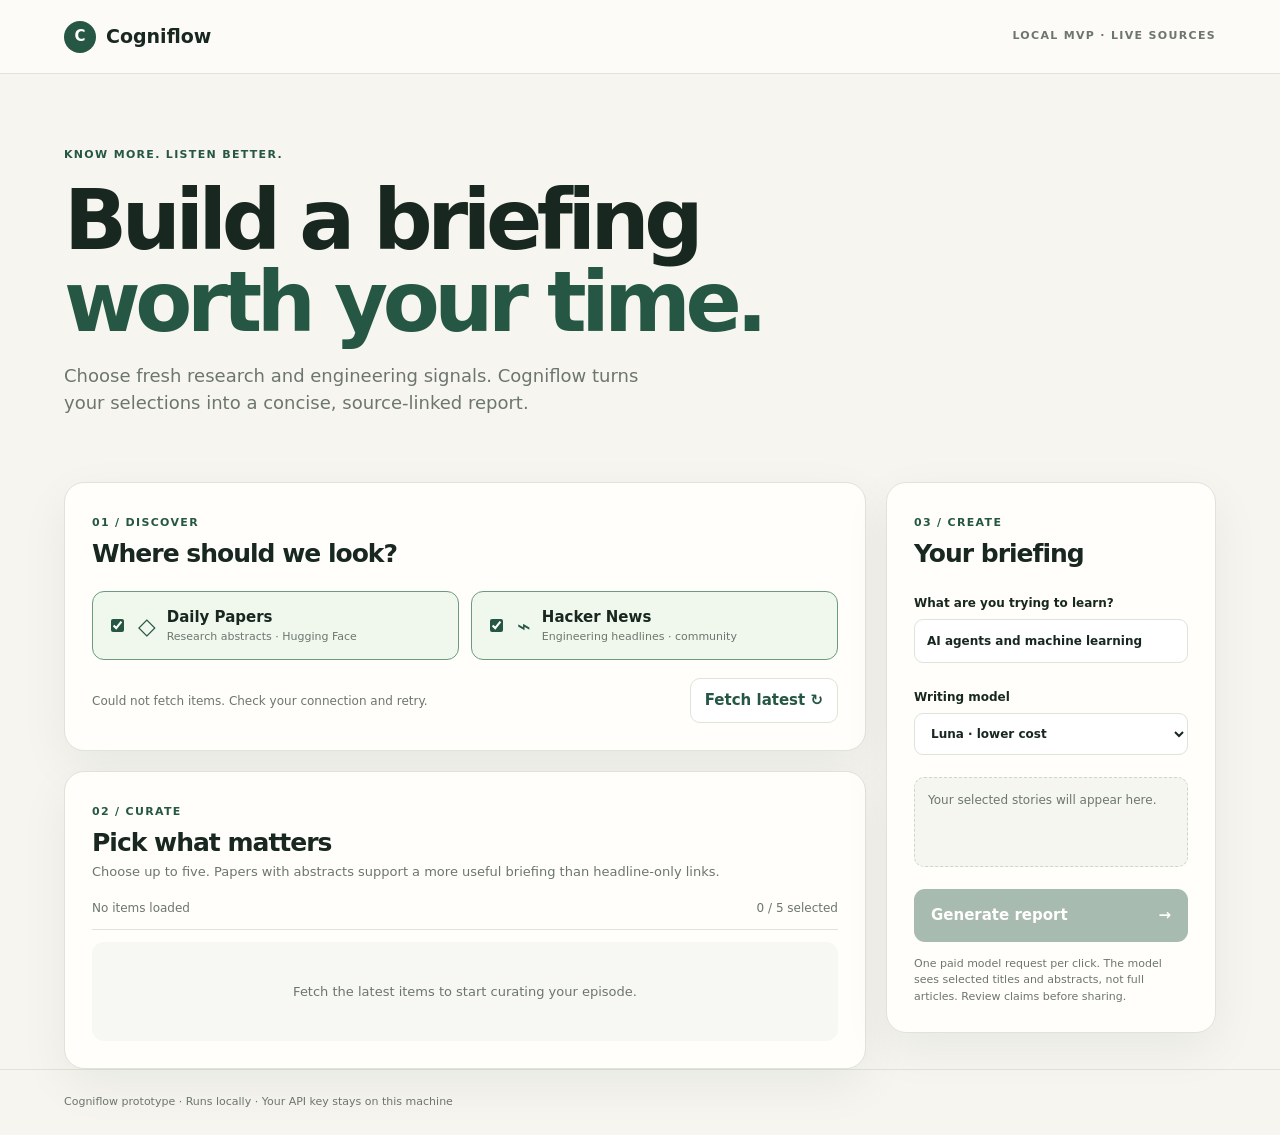
==== web_mvp.html @ 5edd9b9e "feat: add local web MVP for curated AI briefings" ====
<!doctype html>
<html lang="en">
<head>
  <meta charset="utf-8">
  <meta name="viewport" content="width=device-width, initial-scale=1">
  <meta name="description" content="Create a source-linked AI and MLE briefing from fresh papers and headlines.">
  <title>Cogniflow — Build your briefing</title>
  <link rel="stylesheet" href="/web_mvp.css">
  <script src="/web_mvp.js" defer></script>
</head>
<body>
  <header class="site-header"><a class="brand" href="/"><span class="mark">C</span> Cogniflow</a><span class="badge">LOCAL MVP · LIVE SOURCES</span></header>
  <main>
    <section class="hero"><span class="eyebrow">KNOW MORE. LISTEN BETTER.</span><h1>Build a briefing<br><em>worth your time.</em></h1><p>Choose fresh research and engineering signals. Cogniflow turns your selections into a concise, source-linked report.</p></section>
    <div class="workspace">
      <section class="main-column">
        <section class="panel controls-panel"><div class="section-head"><span class="step">01 / DISCOVER</span><h2>Where should we look?</h2></div><div class="source-options"><label class="source-option"><input type="checkbox" value="papers" checked><span class="source-icon">◇</span><span><strong>Daily Papers</strong><small>Research abstracts · Hugging Face</small></span></label><label class="source-option"><input type="checkbox" value="hn" checked><span class="source-icon">⌁</span><span><strong>Hacker News</strong><small>Engineering headlines · community</small></span></label></div><div class="feed-actions"><p id="feedStatus" role="status">Ready to discover today's ideas.</p><button id="refreshBtn" class="secondary">Fetch latest <span>↻</span></button></div></section>
        <section class="panel feed-panel"><div class="section-head"><span class="step">02 / CURATE</span><h2>Pick what matters</h2><p>Choose up to five. Papers with abstracts support a more useful briefing than headline-only links.</p></div><div class="feed-toolbar"><span id="resultCount">No items loaded</span><span id="selectedCount">0 / 5 selected</span></div><div id="storyList" class="story-list"><div class="placeholder">Fetch the latest items to start curating your episode.</div></div></section>
      </section>
      <aside class="panel build-panel"><div class="section-head"><span class="step">03 / CREATE</span><h2>Your briefing</h2></div><label class="field">What are you trying to learn?<input id="focusInput" maxlength="120" value="AI agents and machine learning" placeholder="e.g. AI agents, inference, TTS"></label><label class="field">Writing model<select id="modelSelect"><option value="gpt-5.6-luna">Luna · lower cost</option><option value="gpt-5.6-terra">Terra · deeper synthesis</option></select></label><div class="selection-preview" id="selectionPreview">Your selected stories will appear here.</div><button id="generateBtn" class="primary" disabled>Generate report <span>→</span></button><p class="fine-print">One paid model request per click. The model sees selected titles and abstracts, not full articles. Review claims before sharing.</p></aside>
    </div>
    <section class="report panel hidden" id="reportPanel" aria-live="polite"><div class="report-top"><div><span class="step">YOUR COGNIFLOW REPORT</span><h2 id="reportTitle"></h2><p id="reportMeta"></p></div><button class="secondary" id="listenBtn">Listen in browser ▶</button></div><p class="report-intro" id="reportIntro"></p><div id="reportChapters"></div><p class="report-closing" id="reportClosing"></p><div class="report-note">AI-generated from source metadata. Always check the linked originals before relying on details.</div></section>
  </main>
  <footer>Cogniflow prototype · Runs locally · Your API key stays on this machine</footer>
</body>
</html>
---- web_mvp.css ----
:root{--bg:#f6f5ef;--paper:#fffefa;--ink:#182820;--green:#265744;--line:#dfe3d9;--muted:#6c766e;--lime:#dff39c;--shadow:0 16px 50px rgba(24,40,32,.06)}*{box-sizing:border-box}body{margin:0;background:var(--bg);font:15px/1.5 system-ui,-apple-system,BlinkMacSystemFont,"Segoe UI",sans-serif;color:var(--ink)}button,input,select{font:inherit}button{cursor:pointer}.site-header{height:74px;padding:0 max(5vw,25px);display:flex;align-items:center;justify-content:space-between;border-bottom:1px solid var(--line);background:rgba(255,254,250,.75)}.brand{color:var(--ink);font-size:19px;font-weight:800;text-decoration:none;display:flex;align-items:center;gap:10px}.mark{background:var(--green);color:white;border-radius:50%;width:32px;height:32px;display:grid;place-items:center;font-size:15px}.badge,.eyebrow,.step{font-size:11px;letter-spacing:.12em;font-weight:800;color:var(--green)}.badge{color:var(--muted)}main{max-width:1200px;width:90vw;margin:auto}.hero{padding:68px 0 48px}.hero h1{font-size:clamp(47px,6.5vw,83px);line-height:.99;letter-spacing:-.065em;margin:15px 0 18px}.hero h1 em{font-style:normal;color:var(--green)}.hero p{max-width:600px;color:var(--muted);font-size:18px}.workspace{display:grid;grid-template-columns:minmax(0,1fr) 330px;gap:20px;align-items:start}.main-column{display:grid;gap:20px}.panel{background:var(--paper);border:1px solid var(--line);border-radius:20px;box-shadow:var(--shadow)}.controls-panel,.feed-panel,.build-panel,.report{padding:27px}.section-head h2{font-size:25px;letter-spacing:-.04em;line-height:1.2;margin:7px 0 4px}.section-head p{font-size:13px;color:var(--muted);margin:4px 0 0}.source-options{display:grid;grid-template-columns:1fr 1fr;gap:12px;margin-top:22px}.source-option{display:flex;align-items:center;gap:11px;border:1px solid var(--line);border-radius:12px;padding:14px;cursor:pointer;background:#fbfcf8}.source-option:has(input:checked){border-color:#6b9a7f;background:#f0f8ed}.source-option input{accent-color:var(--green)}.source-option strong,.source-option small{display:block}.source-option small{font-size:11px;color:var(--muted)}.source-icon{font-size:23px;color:var(--green)}.feed-actions{display:flex;align-items:center;justify-content:space-between;gap:12px;margin-top:18px}.feed-actions p,.feed-toolbar{font-size:12px;color:var(--muted)}.secondary{border:1px solid var(--line);border-radius:10px;background:white;padding:10px 14px;color:var(--green);font-weight:700}.secondary:hover{border-color:var(--green)}.feed-toolbar{display:flex;justify-content:space-between;border-bottom:1px solid var(--line);padding:17px 0 12px}.story-list{display:grid;gap:10px;max-height:600px;overflow:auto;padding-top:12px}.placeholder{padding:40px 20px;text-align:center;background:#f7f8f3;border-radius:12px;color:var(--muted);font-size:13px}.story{border:1px solid var(--line);border-radius:12px;padding:16px;display:grid;grid-template-columns:20px 1fr;gap:11px;cursor:pointer}.story:hover{border-color:#9dbaaa}.story:has(input:checked){border-color:var(--green);background:#f1f7ef}.story input{accent-color:var(--green);margin-top:5px}.story-meta{font-size:10px;letter-spacing:.08em;text-transform:uppercase;color:var(--green);font-weight:800}.story h3{font-size:16px;line-height:1.3;margin:4px 0 6px}.story p{font-size:12px;line-height:1.45;color:var(--muted);margin:0}.story .evidence{display:inline-block;margin-top:8px;padding:3px 7px;background:#e8efdf;border-radius:5px;font-size:10px;font-weight:700}.story .evidence.headline{background:#fff0dc;color:#8e6237}.story a{font-size:11px;color:var(--green);font-weight:700}.build-panel{position:sticky;top:20px}.field{display:block;font-weight:700;font-size:12px;margin-top:25px}.field input,.field select{display:block;width:100%;border:1px solid var(--line);border-radius:9px;padding:12px;margin-top:7px;background:white;color:var(--ink);outline-color:var(--green)}.selection-preview{background:#f5f6ef;border:1px dashed #ccd6c9;border-radius:10px;min-height:90px;padding:13px;margin:22px 0;font-size:12px;color:var(--muted)}.selection-preview div{margin:4px 0;color:var(--ink)}.primary{width:100%;display:flex;justify-content:space-between;border:0;border-radius:11px;background:var(--green);color:white;padding:15px 17px;font-weight:800}.primary:disabled{opacity:.4;cursor:not-allowed}.fine-print{color:var(--muted);font-size:11px;margin:14px 0 0}.report{margin:28px 0 65px;padding:34px}.report-top{display:flex;align-items:start;justify-content:space-between;gap:20px;border-bottom:1px solid var(--line);padding-bottom:20px}.report-top h2{font-size:32px;letter-spacing:-.04em;margin:6px 0}.report-top p{color:var(--muted);font-size:12px;margin:0}.report-intro{font-size:17px;font-weight:600;margin:25px 0}.report-chapter{border-top:1px solid var(--line);padding:21px 0}.report-chapter h3{font-size:19px;margin:0 0 10px}.report-chapter p{margin:0 0 10px;line-height:1.65}.report-chapter a{font-size:12px;color:var(--green);font-weight:700}.report-closing{font-weight:600}.report-note{background:#fff4e7;color:#775b3b;padding:11px;border-radius:8px;font-size:12px}.hidden{display:none!important}footer{padding:24px max(5vw,25px);border-top:1px solid var(--line);color:var(--muted);font-size:11px}@media(max-width:900px){.workspace{grid-template-columns:1fr}.build-panel{position:static}.source-options{grid-template-columns:1fr 1fr}}@media(max-width:580px){main{width:92vw}.hero{padding:50px 0 32px}.hero p{font-size:15px}.badge{display:none}.source-options{grid-template-columns:1fr}.controls-panel,.feed-panel,.build-panel,.report{padding:20px}.feed-actions{align-items:start;flex-direction:column}.report-top{flex-direction:column}.report-top h2{font-size:27px}}
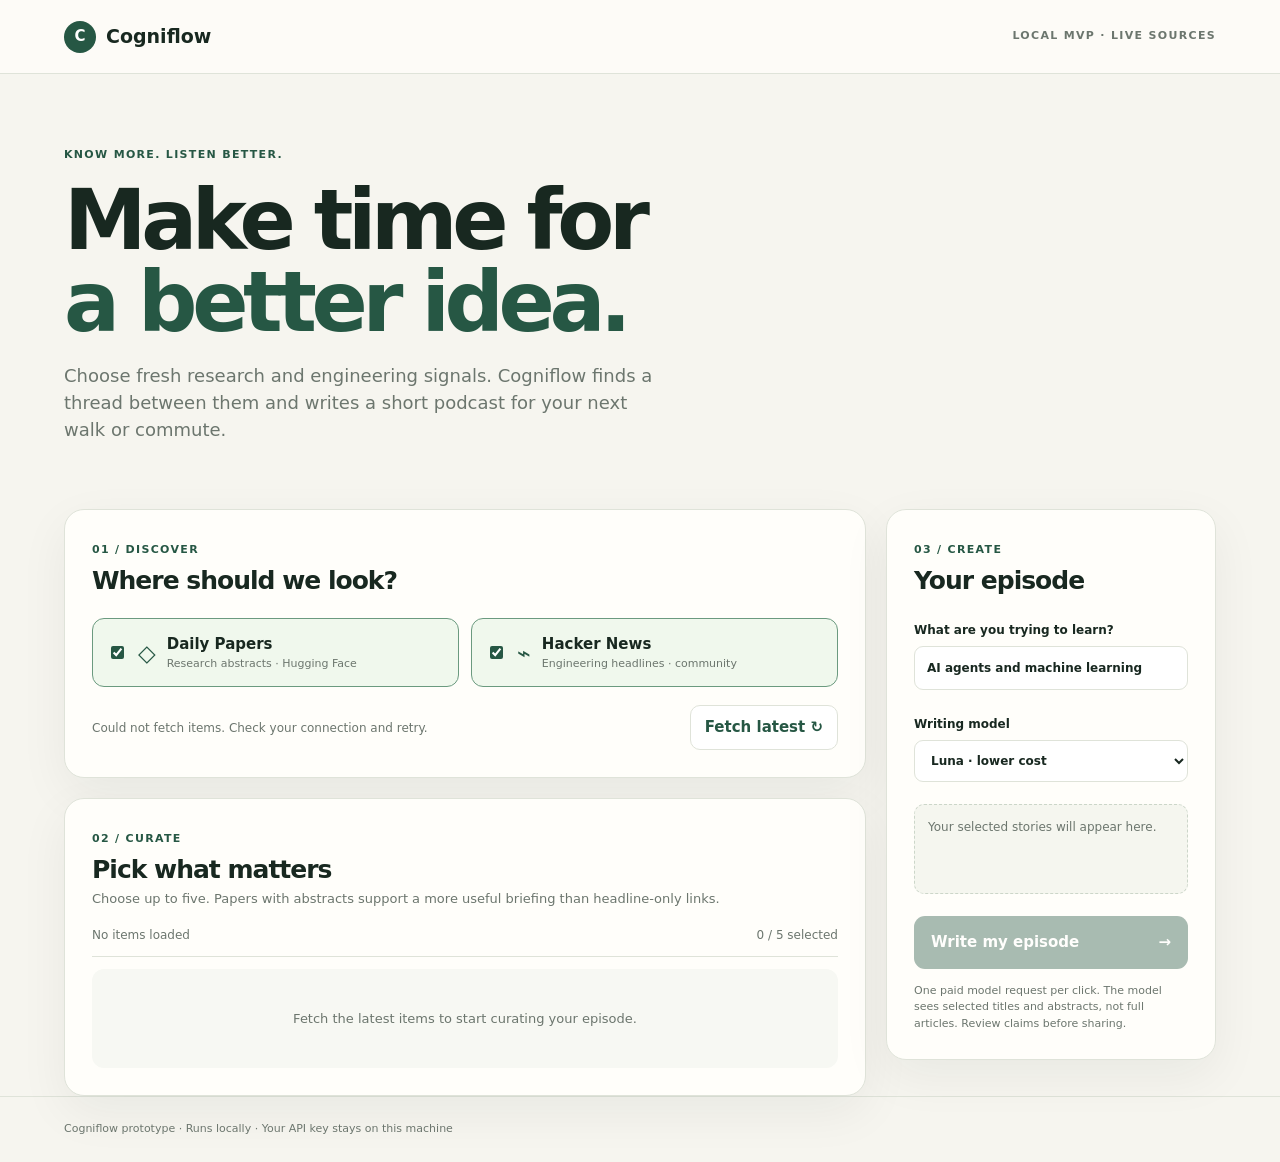
==== commit 9a0d1c1c: "feat: write cohesive podcast-style episodes" ====
--- a/web_mvp.html
+++ b/web_mvp.html
@@ -3,23 +3,24 @@
 <head>
   <meta charset="utf-8">
   <meta name="viewport" content="width=device-width, initial-scale=1">
-  <meta name="description" content="Create a source-linked AI and MLE briefing from fresh papers and headlines.">
+  <meta name="description" content="Create a thoughtful, source-linked AI podcast from fresh papers and headlines.">
   <title>Cogniflow — Build your briefing</title>
   <link rel="stylesheet" href="/web_mvp.css">
+  <style>.audio-panel{display:flex;align-items:center;gap:14px;flex-wrap:wrap;margin:22px 0;padding:16px;background:#f0f7ed;border-radius:12px}.audio-panel audio{flex:1;min-width:240px}.download{display:inline-block;background:#265744;color:#fff;padding:11px 15px;border-radius:9px;text-decoration:none;font-weight:700;white-space:nowrap}.audio-status{font-size:12px;color:#6c766e}.episode-transcript{max-width:780px;margin:30px auto;font-size:17px;line-height:1.85}.episode-transcript p{margin:0 0 22px}.episode-sources{max-width:780px;margin:34px auto 15px;border-top:1px solid #dfe3d9;padding-top:20px}.episode-sources h3{font-size:17px;margin:0 0 13px}.episode-sources a{display:block;color:#265744;font-size:13px;margin:7px 0;text-decoration:none}.episode-sources a:hover{text-decoration:underline}</style>
   <script src="/web_mvp.js" defer></script>
 </head>
 <body>
   <header class="site-header"><a class="brand" href="/"><span class="mark">C</span> Cogniflow</a><span class="badge">LOCAL MVP · LIVE SOURCES</span></header>
   <main>
-    <section class="hero"><span class="eyebrow">KNOW MORE. LISTEN BETTER.</span><h1>Build a briefing<br><em>worth your time.</em></h1><p>Choose fresh research and engineering signals. Cogniflow turns your selections into a concise, source-linked report.</p></section>
+    <section class="hero"><span class="eyebrow">KNOW MORE. LISTEN BETTER.</span><h1>Make time for<br><em>a better idea.</em></h1><p>Choose fresh research and engineering signals. Cogniflow finds a thread between them and writes a short podcast for your next walk or commute.</p></section>
     <div class="workspace">
       <section class="main-column">
         <section class="panel controls-panel"><div class="section-head"><span class="step">01 / DISCOVER</span><h2>Where should we look?</h2></div><div class="source-options"><label class="source-option"><input type="checkbox" value="papers" checked><span class="source-icon">◇</span><span><strong>Daily Papers</strong><small>Research abstracts · Hugging Face</small></span></label><label class="source-option"><input type="checkbox" value="hn" checked><span class="source-icon">⌁</span><span><strong>Hacker News</strong><small>Engineering headlines · community</small></span></label></div><div class="feed-actions"><p id="feedStatus" role="status">Ready to discover today's ideas.</p><button id="refreshBtn" class="secondary">Fetch latest <span>↻</span></button></div></section>
         <section class="panel feed-panel"><div class="section-head"><span class="step">02 / CURATE</span><h2>Pick what matters</h2><p>Choose up to five. Papers with abstracts support a more useful briefing than headline-only links.</p></div><div class="feed-toolbar"><span id="resultCount">No items loaded</span><span id="selectedCount">0 / 5 selected</span></div><div id="storyList" class="story-list"><div class="placeholder">Fetch the latest items to start curating your episode.</div></div></section>
       </section>
-      <aside class="panel build-panel"><div class="section-head"><span class="step">03 / CREATE</span><h2>Your briefing</h2></div><label class="field">What are you trying to learn?<input id="focusInput" maxlength="120" value="AI agents and machine learning" placeholder="e.g. AI agents, inference, TTS"></label><label class="field">Writing model<select id="modelSelect"><option value="gpt-5.6-luna">Luna · lower cost</option><option value="gpt-5.6-terra">Terra · deeper synthesis</option></select></label><div class="selection-preview" id="selectionPreview">Your selected stories will appear here.</div><button id="generateBtn" class="primary" disabled>Generate report <span>→</span></button><p class="fine-print">One paid model request per click. The model sees selected titles and abstracts, not full articles. Review claims before sharing.</p></aside>
+      <aside class="panel build-panel"><div class="section-head"><span class="step">03 / CREATE</span><h2>Your episode</h2></div><label class="field">What are you trying to learn?<input id="focusInput" maxlength="120" value="AI agents and machine learning" placeholder="e.g. AI agents, inference, TTS"></label><label class="field">Writing model<select id="modelSelect"><option value="gpt-5.6-luna">Luna · lower cost</option><option value="gpt-5.6-terra">Terra · deeper synthesis</option></select></label><div class="selection-preview" id="selectionPreview">Your selected stories will appear here.</div><button id="generateBtn" class="primary" disabled>Write my episode <span>→</span></button><p class="fine-print">One paid model request per click. The model sees selected titles and abstracts, not full articles. Review claims before sharing.</p></aside>
     </div>
-    <section class="report panel hidden" id="reportPanel" aria-live="polite"><div class="report-top"><div><span class="step">YOUR COGNIFLOW REPORT</span><h2 id="reportTitle"></h2><p id="reportMeta"></p></div><button class="secondary" id="listenBtn">Listen in browser ▶</button></div><p class="report-intro" id="reportIntro"></p><div id="reportChapters"></div><p class="report-closing" id="reportClosing"></p><div class="report-note">AI-generated from source metadata. Always check the linked originals before relying on details.</div></section>
+    <section class="report panel hidden" id="reportPanel" aria-live="polite"><div class="report-top"><div><span class="step">YOUR COGNIFLOW EPISODE</span><h2 id="reportTitle"></h2><p id="reportMeta"></p></div><button class="secondary" id="audioBtn">Create MP3 with Mac voice ♪</button></div><div id="audioPanel" class="audio-panel hidden"><audio id="audioPlayer" controls preload="metadata"></audio><a id="downloadBtn" class="download" download>Download MP3 ↓</a></div><p id="audioStatus" class="audio-status" role="status"></p><div class="episode-transcript" id="reportBody"></div><div class="episode-sources"><h3>Sources behind this episode</h3><div id="reportSources"></div></div><div class="report-note">This episode is based on headlines and abstracts, not full articles. Check the originals before relying on details.</div></section>
   </main>
   <footer>Cogniflow prototype · Runs locally · Your API key stays on this machine</footer>
 </body>
